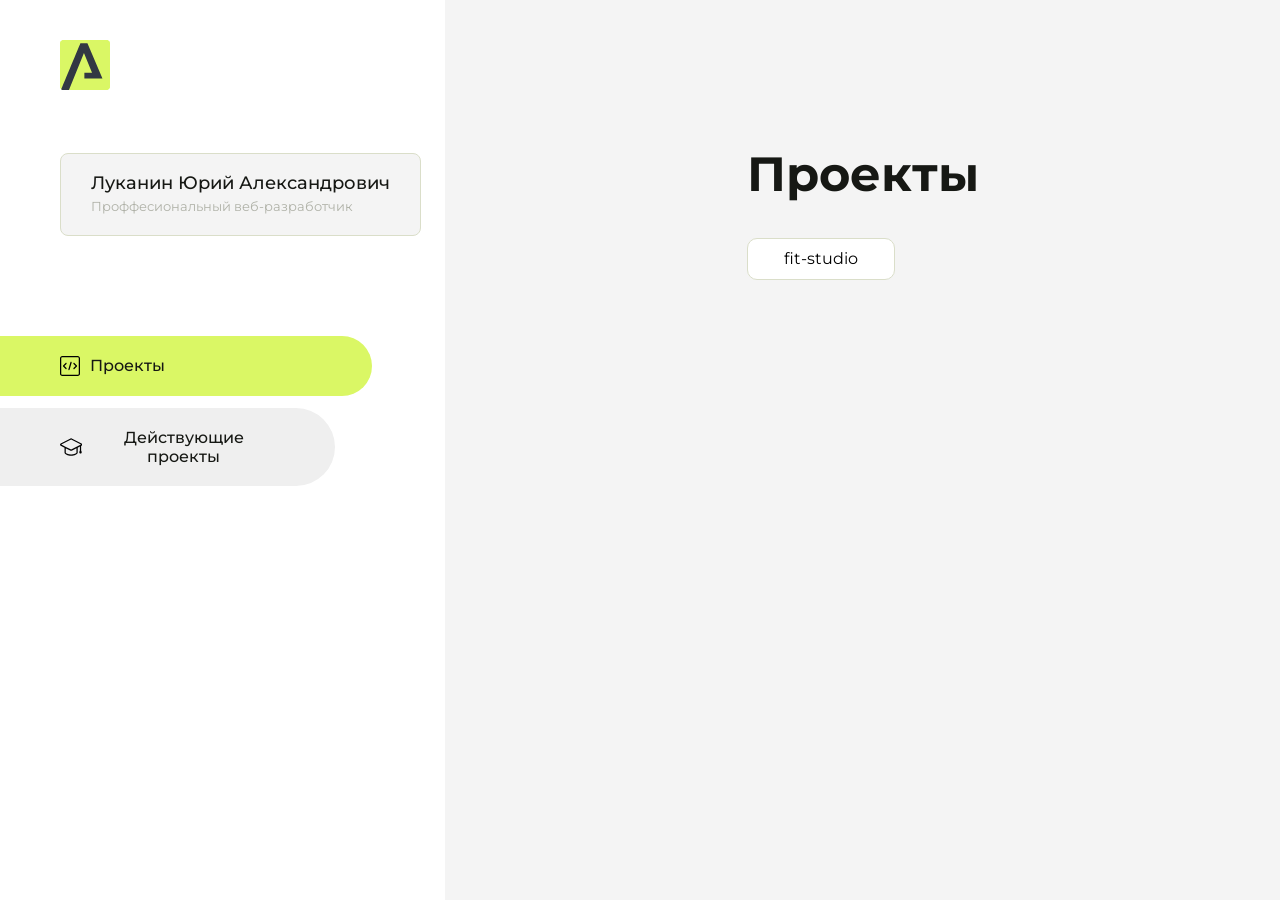
==== index.html @ b3adc22c "Update index.html" ====
<!DOCTYPE html>
<html lang="en">
<head>
    <meta charset="UTF-8">
    <meta name="viewport" content="width=device-width, initial-scale=1.0">
    <title>Проекты</title>
    <link rel="shortcut icon" href="src/logo.ico" type="image/x-icon">
    <link rel="preconnect" href="https://fonts.googleapis.com">
    <link rel="preconnect" href="https://fonts.gstatic.com" crossorigin>
    <link href="https://fonts.googleapis.com/css2?family=Montserrat:wght@400;500;700&family=Rubik:wght@500&display=swap"
          rel="stylesheet">
    <link rel="stylesheet" href="src/style.css">
</head>
<body id="body">
<div class="overlay" id="overlay"></div>
<div class="layout">
    <div class="burger" id="burger">
        <svg viewBox="0 0 24 24" fill="none" xmlns="http://www.w3.org/2000/svg">
            <g id="SVGRepo_bgCarrier" stroke-width="0"></g>
            <g id="SVGRepo_tracerCarrier" stroke-linecap="round" stroke-linejoin="round"></g>
            <g id="SVGRepo_iconCarrier">
                <path d="M4 18L20 18" stroke="#DAF765" stroke-width="2" stroke-linecap="round"></path>
                <path d="M4 12L20 12" stroke="#DAF765" stroke-width="2" stroke-linecap="round"></path>
                <path d="M4 6L20 6" stroke="#DAF765" stroke-width="2" stroke-linecap="round"></path>
            </g>
        </svg>
    </div>
    <aside class="sidebar" id="sidebar">
        <div class="sidebar__inner">
            <div class="logo">
                <svg width="50" height="50" viewBox="0 0 50 50" fill="none" xmlns="http://www.w3.org/2000/svg">
                    <g clip-path="url(#clip0_513_74730)">
                        <path d="M46.17 -0.257004H3.83C1.57281 -0.257004 -0.257 1.57281 -0.257 3.83V46.17C-0.257 48.4272 1.57281 50.257 3.83 50.257H46.17C48.4272 50.257 50.257 48.4272 50.257 46.17V3.83C50.257 1.57281 48.4272 -0.257004 46.17 -0.257004Z"
                              fill="#DAF765"/>
                        <path d="M24.375 38.4H42.461L27.441 3.1585H20.4355C20.4355 3.1585 6.7895 35.881 1.1945 49.294C2.015 50.0275 3.0945 50.257 3.6945 50.257H8.8445L23.954 13.07L32.0465 32.8285H24.375V38.4Z"
                              fill="#323843"/>
                    </g>
                    <defs>
                        <clipPath id="clip0_513_74730">
                            <rect width="50" height="50" fill="white"/>
                        </clipPath>
                    </defs>
                </svg>
            </div>
            <div class="sidebar__user">
                <div class="sidebar__name">Луканин Юрий Александрович</div>
                <div class="sidebar__text">Проффесиональный веб-разработчик</div>
            </div>
            <div class="sidebar__tabs">
                <div class="sidebar__item">
                    <button class="sidebar__button active" id="tasks">
                        <svg xmlns="http://www.w3.org/2000/svg" width="20" height="20" viewBox="0 0 20 20" fill="none">
                            <g clip-path="url(#clip0_704_74543)">
                                <path d="M17.7083 20H2.29167C1.0275 20 0 18.9725 0 17.7083V2.29167C0 1.0275 1.0275 0 2.29167 0H17.7083C18.9725 0 20 1.0275 20 2.29167V17.7083C20 18.9725 18.9725 20 17.7083 20ZM2.29167 1.25C1.7175 1.25 1.25 1.7175 1.25 2.29167V17.7083C1.25 18.2825 1.7175 18.75 2.29167 18.75H17.7083C18.2825 18.75 18.75 18.2825 18.75 17.7083V2.29167C18.75 1.7175 18.2825 1.25 17.7083 1.25H2.29167Z"
                                      fill="black"/>
                                <path d="M6.04167 13.125C5.88167 13.125 5.72167 13.0642 5.6 12.9417L3.1 10.4417C2.85583 10.1975 2.85583 9.80167 3.1 9.5575L5.6 7.0575C5.84417 6.81333 6.24 6.81333 6.48417 7.0575C6.72833 7.30167 6.72833 7.6975 6.48417 7.94167L4.42583 10L6.48417 12.0583C6.72833 12.3025 6.72833 12.6983 6.48417 12.9425C6.36167 13.0642 6.20167 13.125 6.04167 13.125Z"
                                      fill="black"/>
                                <path d="M8.95833 14.1667C8.9 14.1667 8.84 14.1583 8.78167 14.1417C8.45083 14.0442 8.26083 13.6967 8.35833 13.3658L10.4417 6.28251C10.5392 5.95084 10.8892 5.76417 11.2175 5.85917C11.5483 5.95667 11.7383 6.30417 11.6408 6.63501L9.5575 13.7183C9.47833 13.9908 9.22833 14.1667 8.95833 14.1667Z"
                                      fill="black"/>
                                <path d="M13.9583 13.125C13.7983 13.125 13.6383 13.0642 13.5167 12.9417C13.2725 12.6975 13.2725 12.3017 13.5167 12.0575L15.575 9.99916L13.5167 7.94083C13.2725 7.69666 13.2725 7.30083 13.5167 7.05666C13.7608 6.81249 14.1567 6.81249 14.4008 7.05666L16.9008 9.55666C17.145 9.80083 17.145 10.1967 16.9008 10.4408L14.4008 12.9408C14.2783 13.0642 14.1183 13.125 13.9583 13.125Z"
                                      fill="black"/>
                            </g>
                            <defs>
                                <clipPath id="clip0_704_74543">
                                    <rect width="20" height="20" fill="white"/>
                                </clipPath>
                            </defs>
                        </svg>
                        <span>Проекты</span></button>
                </div>
                <div class="sidebar__item">
                    <button class="sidebar__button" id="diplom">
                        <svg xmlns="http://www.w3.org/2000/svg" width="24" height="24" viewBox="0 0 24 24" fill="none">
                            <g clip-path="url(#clip0_704_74553)">
                                <path d="M23.2628 10.5971C23.7176 10.365 24 9.90375 24 9.39337C24 8.883 23.7176 8.42175 23.2628 8.18962L12.6135 2.75362C12.2291 2.55824 11.7705 2.55787 11.3854 2.75399L0.736875 8.19C0.282375 8.42175 0 8.883 0 9.39337C0 9.90375 0.282375 10.365 0.736875 10.5971L4.89038 12.7177V18.2074C4.89038 19.8154 8.412 21.393 12 21.393C15.5884 21.393 19.1096 19.815 19.1096 18.2074V12.7174L21.4609 11.517V15.8017L20.901 17.2305C20.7409 17.6389 20.7934 18.0994 21.0405 18.4616C21.2876 18.8246 21.6979 19.041 22.1366 19.041C22.5754 19.041 22.9852 18.8246 23.2324 18.462C23.4795 18.099 23.532 17.6385 23.3719 17.2301L22.8124 15.8021V10.827L23.2628 10.5971ZM17.7623 18.1721C17.6198 18.6375 15.3491 20.0419 12 20.0419C8.65088 20.0419 6.38025 18.6375 6.2415 18.2074V12.3037L6.23887 12.3019C6.23812 12.057 6.1065 11.8207 5.87325 11.7019L1.3515 9.39337L12 3.95737L22.6489 9.39337L12 14.8294L5.87325 11.7019C5.54063 11.5331 4.6695 11.6674 4.5 12C4.33012 12.3322 4.55813 12.5479 4.89038 12.7177L11.3857 16.0331C11.5781 16.1314 11.7889 16.1805 12 16.1805C12.2107 16.1805 12.4222 16.1314 12.6146 16.0331L17.7593 13.407L17.7623 18.1721Z"
                                      fill="black"/>
                            </g>
                            <defs>
                                <clipPath id="clip0_704_74553">
                                    <rect width="24" height="24" fill="white"/>
                                </clipPath>
                            </defs>
                        </svg>
                        <span>Действующие проекты</span></button>
                </div>
            </div>
        </div>

    </aside>
    <div class="content">
        <div class="container">
            <div class="content__block" id="tasksBlock">
                <div class="content__title">Проекты</div>
                <ul class="content__list">
                    <li class="content__list-item">
                        <a href="fit-studio/index.html">fit-studio</a>
                    </li>
                </ul>
            </div>
            <div class="content__block hidden" id="diplomBlock">
                <div class="content__title">Действующий проект</div>
                <div class="content__list-diplom">
                    <a href="ПАПКА-С-НОМЕРОМ-УРОКА">Ссылка на проект</a>
                </div>
                <div class="content__decor">
                    <div class="content__decor-text">Давай проверим, чему ты научился!</div>
                    <div class="content__decor-img">
                        <img src="src/decor.png" alt="decor">
                    </div>
                </div>
            </div>
        </div>
    </div>
</div>
<script src="src/index.js"></script>
</body>
</html>
---- src/style.css ----
*{padding: 0;margin: 0;border: 0;}
*,*:before,*:after{-webkit-box-sizing: border-box;box-sizing: border-box;}
:focus,:active{outline: none;}
a:focus,a:active{outline: none;}
nav,footer,header,aside{display: block;}
html,body{
    height:100%;width:100%;
    font-size:100%;line-height:1;-ms-text-size-adjust:100%;-moz-text-size-adjust:100%;-webkit-text-size-adjust:100%;}
input,button,textarea{font-family:inherit;}
input::-ms-clear{display: none;}
button{cursor: pointer;}
button::-moz-focus-inner{padding:0;border:0;}
a,a:visited{text-decoration: none;}
a:hover{text-decoration: none;}
ul li{list-style: none;}
img{vertical-align: top;}
h1,h2,h3,h4,h5,h6{font-size:inherit;font-weight: inherit;}
a{color:inherit;}



body {
    font-family: "Montserrat",SansSerif;
    color: black;
}

body.overflow {
    overflow: hidden;
}



.layout {
    display: -webkit-box;
    display: -ms-flexbox;
    display: flex;
    min-height: 100vh;
}

.sidebar {
    padding: 40px 24px 40px 0;
    -ms-flex-negative: 0;
    flex-shrink: 0;
    background-color: white;
}



.content {
    -webkit-box-flex: 1;
    -ms-flex-positive: 1;
    flex-grow: 1;
    background-color: #F4F4F4;
}

.container {
    display: -webkit-box;
    display: -ms-flexbox;
    display: flex;
    -webkit-box-orient: vertical;
    -webkit-box-direction: normal;
    -ms-flex-direction: column;
    flex-direction: column;
    -webkit-box-pack: center;
    -ms-flex-pack: center;
    justify-content: center;
    -webkit-box-align: center;
    -ms-flex-align: center;
    align-items: center;
    padding: 150px 60px 80px 60px;
}


.logo {
    margin-left: 60px;
    margin-bottom: 60px;
}

.sidebar__user {
    background-color: #F4F4F4;
    padding: 20px 30px;
    margin-left: 60px;
    margin-bottom: 100px;
    border-radius: 8px;
    border: 1px solid #DADEC9;
}

.sidebar__name {
    color:#161814;
    font-size: 18px;
    font-weight: 500;
    margin-bottom: 6px;
}

.sidebar__text {
    color: #AFB1A7;
    font-size: 13px;
    font-weight: 400;
    line-height: 130%; /* 16.9px */
}

.sidebar__item {
    width: 372px;
}

.sidebar__button {
    display: -webkit-box;
    display: -ms-flexbox;
    display: flex;
    -webkit-box-align: center;
    -ms-flex-align: center;
    align-items: center;
    gap: 10px;
    padding: 20px 60px;
    margin-bottom: 12px;
    border-radius: 0px 100px 100px 0px;
    -webkit-transition: all .5s;
    -o-transition: all .5s;
    transition: all .5s;
    cursor: pointer;
    width: 90%;
    color:#161814;
    font-size: 16px;
    font-weight: 500;
}

.sidebar__button.active , .sidebar__button:hover {
    width: 100%;
    background-color: #DAF765;
}


.content__title {
    color: #161814;
    font-size: 48px;
    font-weight: 700;
    margin-bottom: 40px;
}

.content__list {
    display: -webkit-box;
    display: -ms-flexbox;
    display: flex;
    -webkit-box-align: center;
    -ms-flex-align: center;
    align-items: center;
    -ms-flex-wrap: wrap;
    flex-wrap: wrap;
    gap: 20px;
}



.content__list-item  {
    cursor: pointer;
    padding: 12px 18px;
    background-color: #fff;
    border-radius: 10px;
    border: 1px solid #DADEC9;
    -webkit-transition: all .3s;
    -o-transition: all .3s;
    transition: all .3s;
}

.content__list-item:hover,.content__list-diplom:hover {
    background-color: #AFB1A7;
}

li a {
    padding: 12px 18px;

}


.content__list-diplom {
    -webkit-transition: all .3s;
    -o-transition: all .3s;
    transition: all .3s;
    display: inline-block;
    padding: 12px 18px;
    background-color: #fff;
    border-radius: 10px;
    border: 1px solid #DADEC9;
}

.content__decor {
    display: -webkit-box;
    display: -ms-flexbox;
    display: flex;
    -webkit-box-align: center;
    -ms-flex-align: center;
    align-items: center;
}

.content__decor-text {
    color:#BEDD44;
    font-size: 36px;
    font-weight: 700;
    line-height: 110%; /* 39.6px */
}

.content__block {
    max-width: 1200px;
}

.content__block.hidden {
    display: none;
}

.content__decor-img img{
    width: 100%;
}

.burger {
    display: none;
    padding: 5px;
    position: fixed;
    top: 3%;
    right: 7%;
    width: 40px;
    height: 40px;
    background-color: #161814;
    border-radius: 50%;
    z-index: 10;
    border: 1px solid #DAF765;
}

@media (max-width: 768px) {
    .burger {
        display: block;
    }

    .sidebar {
        -webkit-transition: all .3s;
        -o-transition: all .3s;
        transition: all .3s;
        -webkit-transform: translateX(-100%);
        -ms-transform: translateX(-100%);
        transform: translateX(-100%);
        position: fixed;
        top: 0;
        left: 0;
        bottom: 0;
        z-index: 5;
    }

    .sidebar.show {
        -webkit-transform: translateX(0%);
        -ms-transform: translateX(0%);
        transform: translateX(0%);
    }

    .overlay {
        opacity: 0;
        pointer-events: none;
        -webkit-transition: all .3s;
        -o-transition: all .3s;
        transition: all .3s;
        position: absolute;
        top: 0;
        right: 0;
        left: 0;
        bottom: 0;
        z-index: 3;
        background-color: #000000e0;
    }

    .overlay.show {
        opacity: 1;
        pointer-events: all;
    }

    .container {
        padding: 40px 20px;
        min-height: 100%;
    }

    .content__decor {
        margin-top: 20px;
        -webkit-box-orient: vertical;
        -webkit-box-direction: normal;
        -ms-flex-direction: column;
        flex-direction: column;
    }
}

@media (max-width: 400px) {
    .sidebar__user {
        margin-left: 0;
    }
}
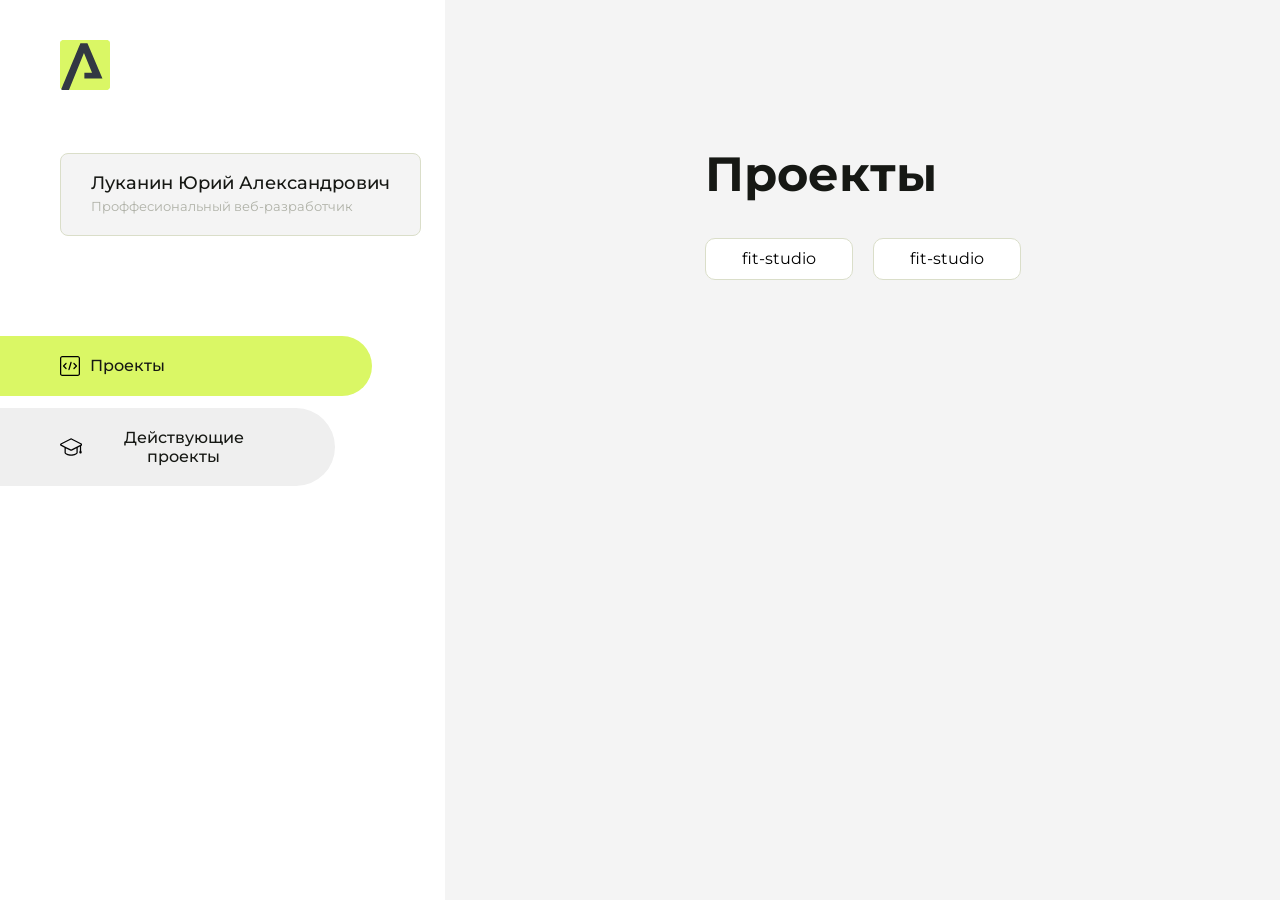
==== commit fc2acd07: "Update index.html" ====
--- a/index.html
+++ b/index.html
@@ -95,15 +95,18 @@
                     <li class="content__list-item">
                         <a href="fit-studio/index.html">fit-studio</a>
                     </li>
+                    <li class="content__list-item">
+                        <a href="nike/index.html">fit-studio</a>
+                    </li>
                 </ul>
             </div>
             <div class="content__block hidden" id="diplomBlock">
-                <div class="content__title">Действующий проект</div>
+                <div class="content__title">Действующие проекты</div>
                 <div class="content__list-diplom">
                     <a href="ПАПКА-С-НОМЕРОМ-УРОКА">Ссылка на проект</a>
                 </div>
                 <div class="content__decor">
-                    <div class="content__decor-text">Давай проверим, чему ты научился!</div>
+                    <div class="content__decor-text">Проекты, над которыми я работаю в данный момент!</div>
                     <div class="content__decor-img">
                         <img src="src/decor.png" alt="decor">
                     </div>
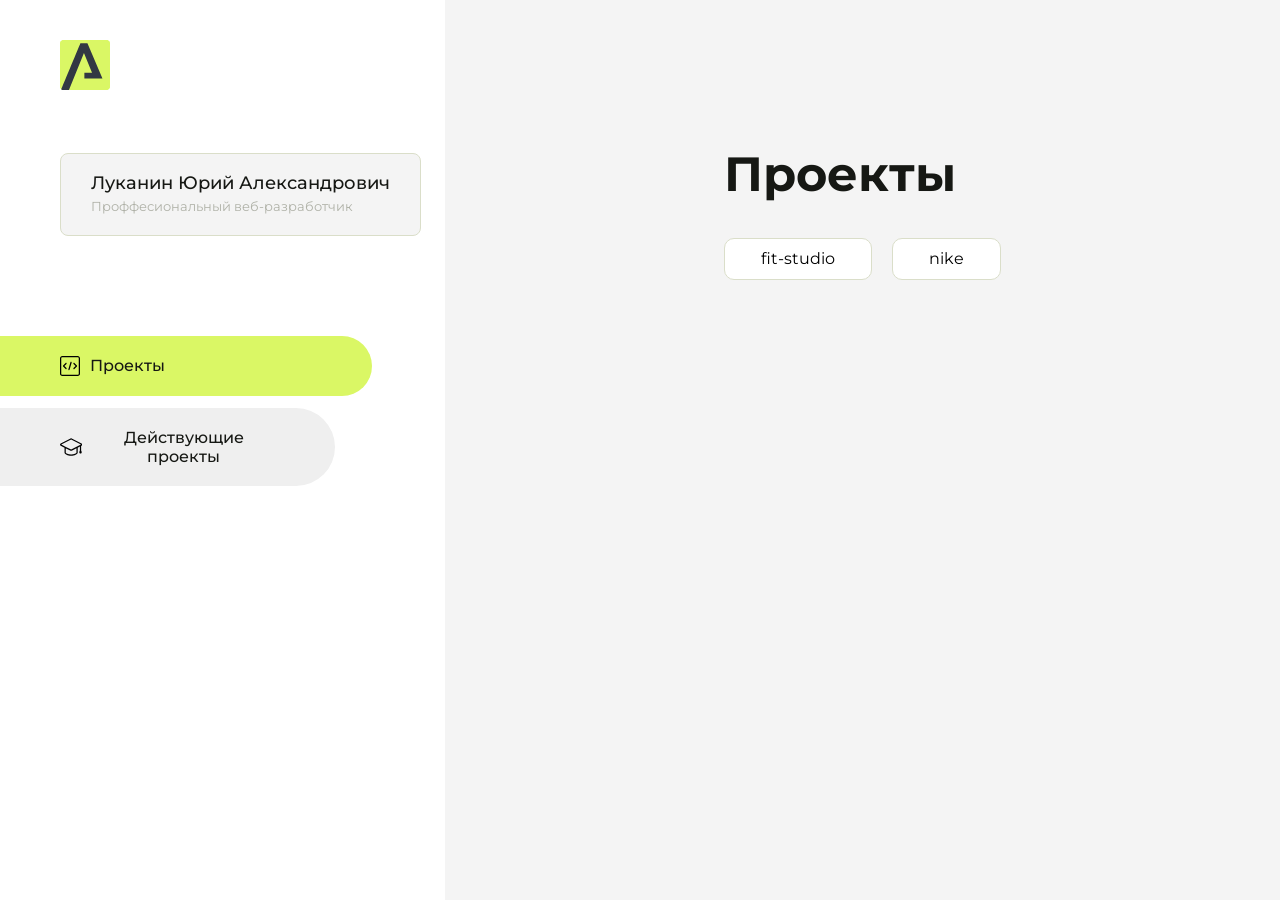
==== commit 6ad07417: "Update index.html" ====
--- a/index.html
+++ b/index.html
@@ -96,7 +96,7 @@
                         <a href="fit-studio/index.html">fit-studio</a>
                     </li>
                     <li class="content__list-item">
-                        <a href="nike/index.html">fit-studio</a>
+                        <a href="nike/index.html">nike</a>
                     </li>
                 </ul>
             </div>
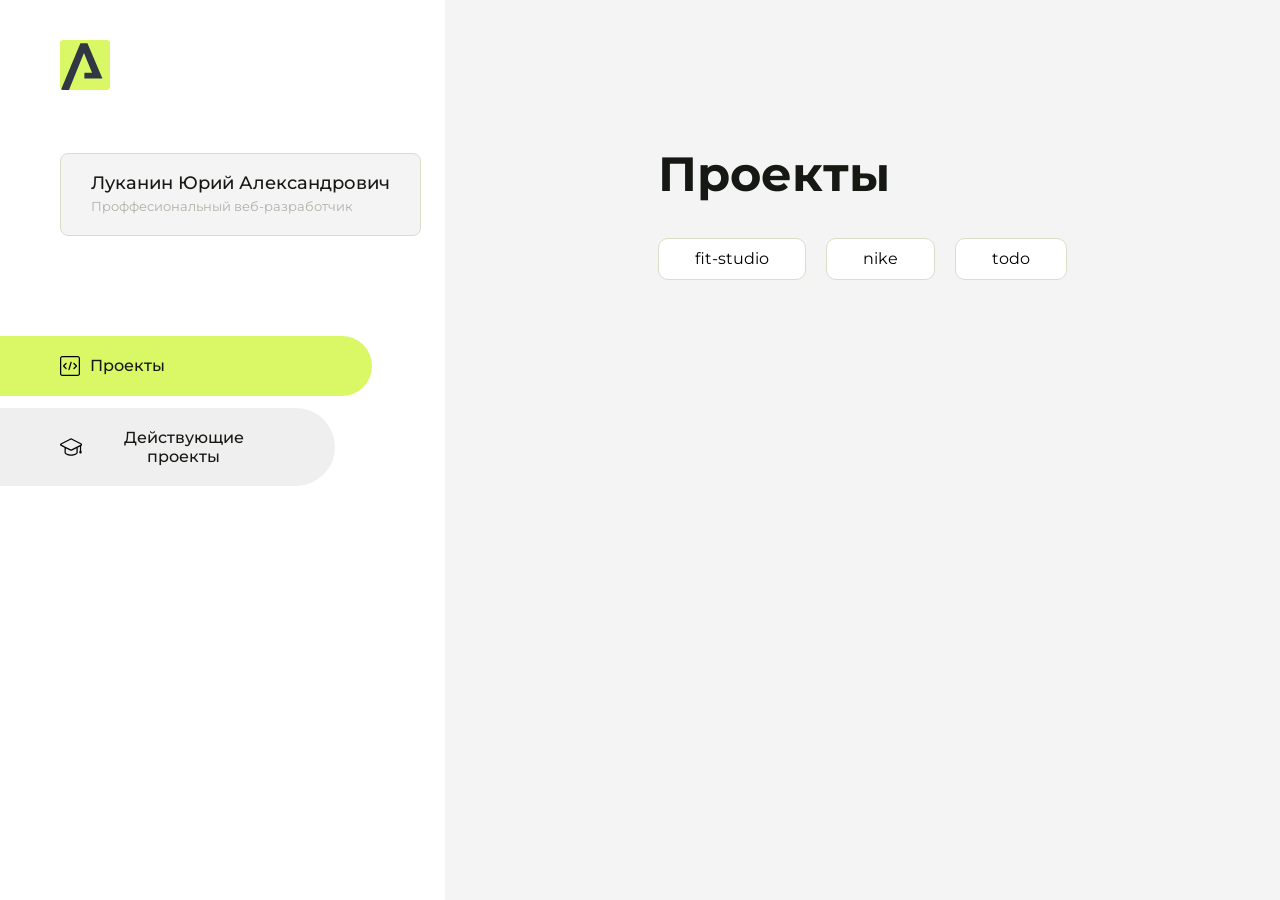
==== commit b90a3477: "Update index.html" ====
--- a/index.html
+++ b/index.html
@@ -98,6 +98,9 @@
                     <li class="content__list-item">
                         <a href="nike/index.html">nike</a>
                     </li>
+                    <li class="content__list-item">
+                        <a href="todo/index.html">todo</a>
+                    </li>
                 </ul>
             </div>
             <div class="content__block hidden" id="diplomBlock">
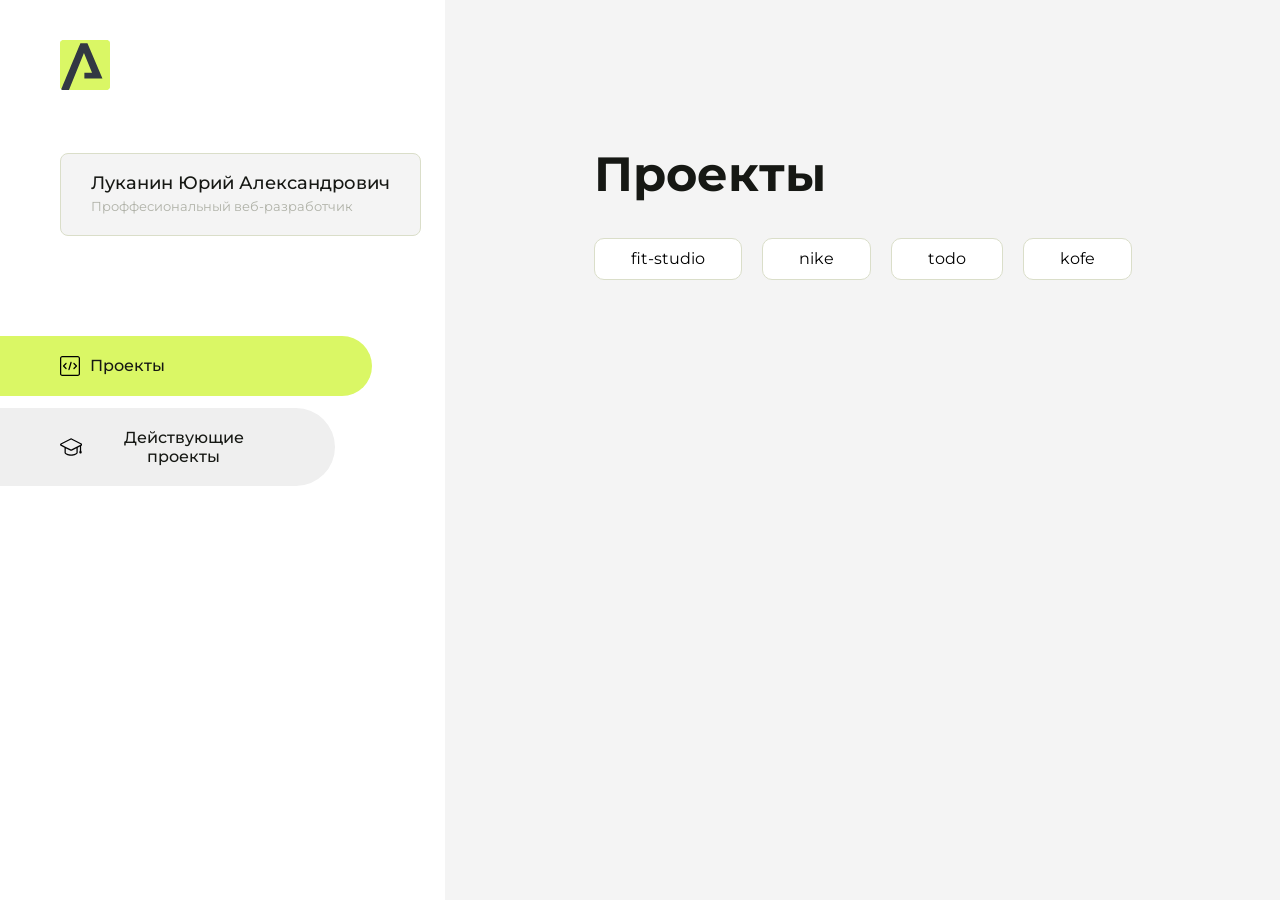
==== commit ddf73747: "Update index.html" ====
--- a/index.html
+++ b/index.html
@@ -101,6 +101,9 @@
                     <li class="content__list-item">
                         <a href="todo/index.html">todo</a>
                     </li>
+                    <li class="content__list-item">
+                        <a href="Kofe/index.html">kofe</a>
+                    </li>
                 </ul>
             </div>
             <div class="content__block hidden" id="diplomBlock">
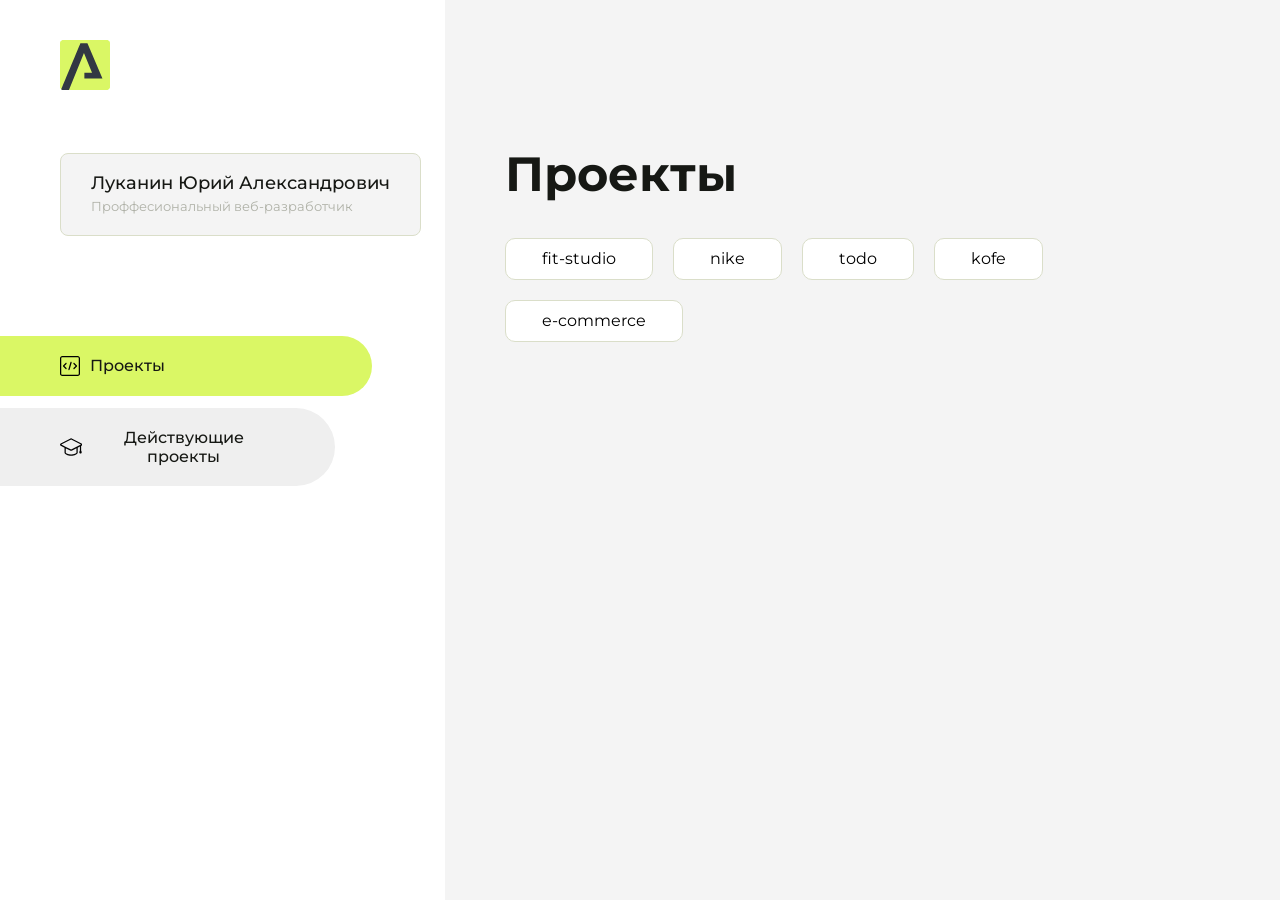
==== commit 27a44cc8: "Update index.html" ====
--- a/index.html
+++ b/index.html
@@ -104,6 +104,9 @@
                     <li class="content__list-item">
                         <a href="Kofe/index.html">kofe</a>
                     </li>
+                    <li class="content__list-item">
+                        <a href="E-commerce/index.html">e-commerce</a>
+                    </li>
                 </ul>
             </div>
             <div class="content__block hidden" id="diplomBlock">
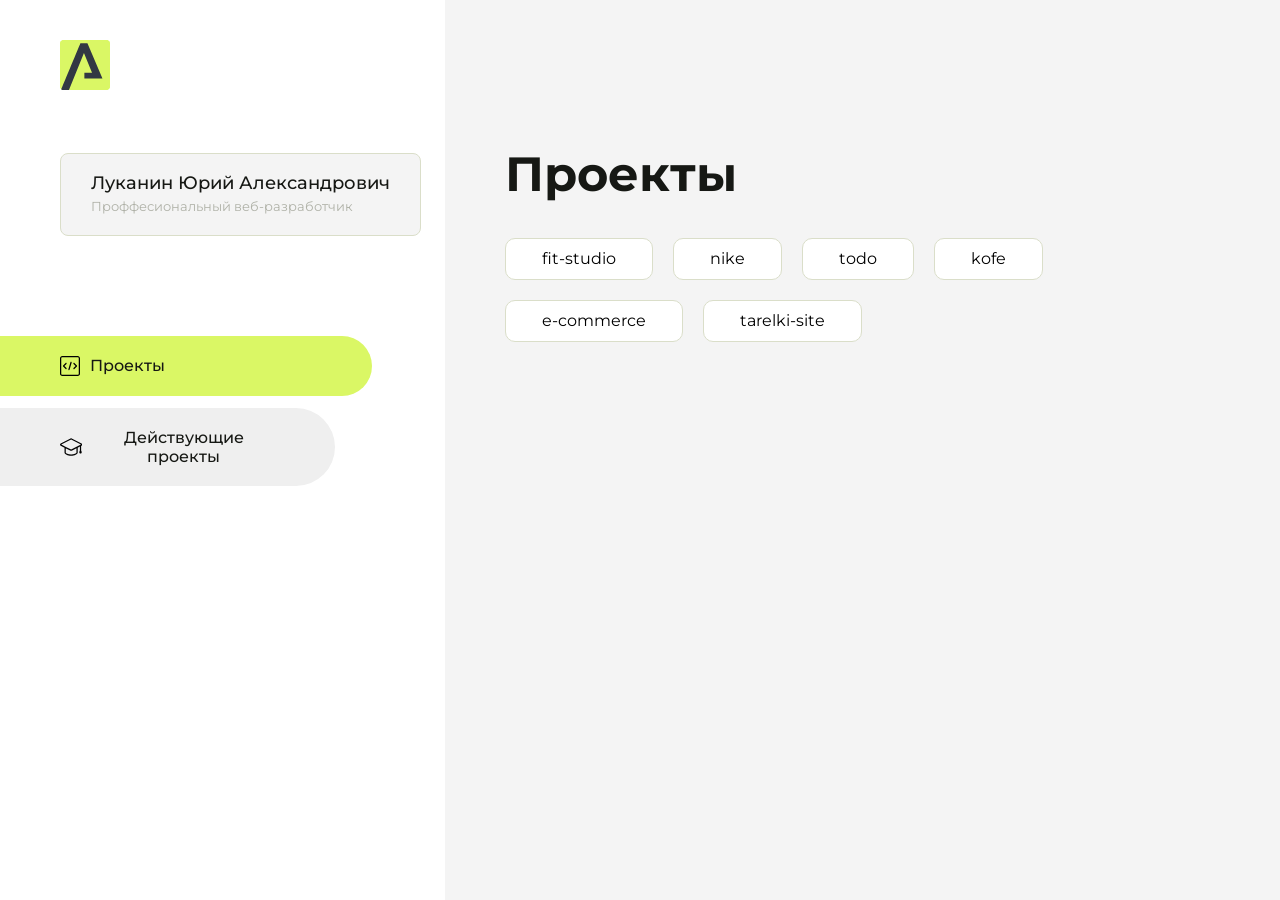
==== commit e54ce5da: "Update index.html" ====
--- a/index.html
+++ b/index.html
@@ -107,6 +107,9 @@
                     <li class="content__list-item">
                         <a href="E-commerce/index.html">e-commerce</a>
                     </li>
+                    <li class="content__list-item">
+                        <a href="tarelki-site/index.html">tarelki-site</a>
+                    </li>
                 </ul>
             </div>
             <div class="content__block hidden" id="diplomBlock">
